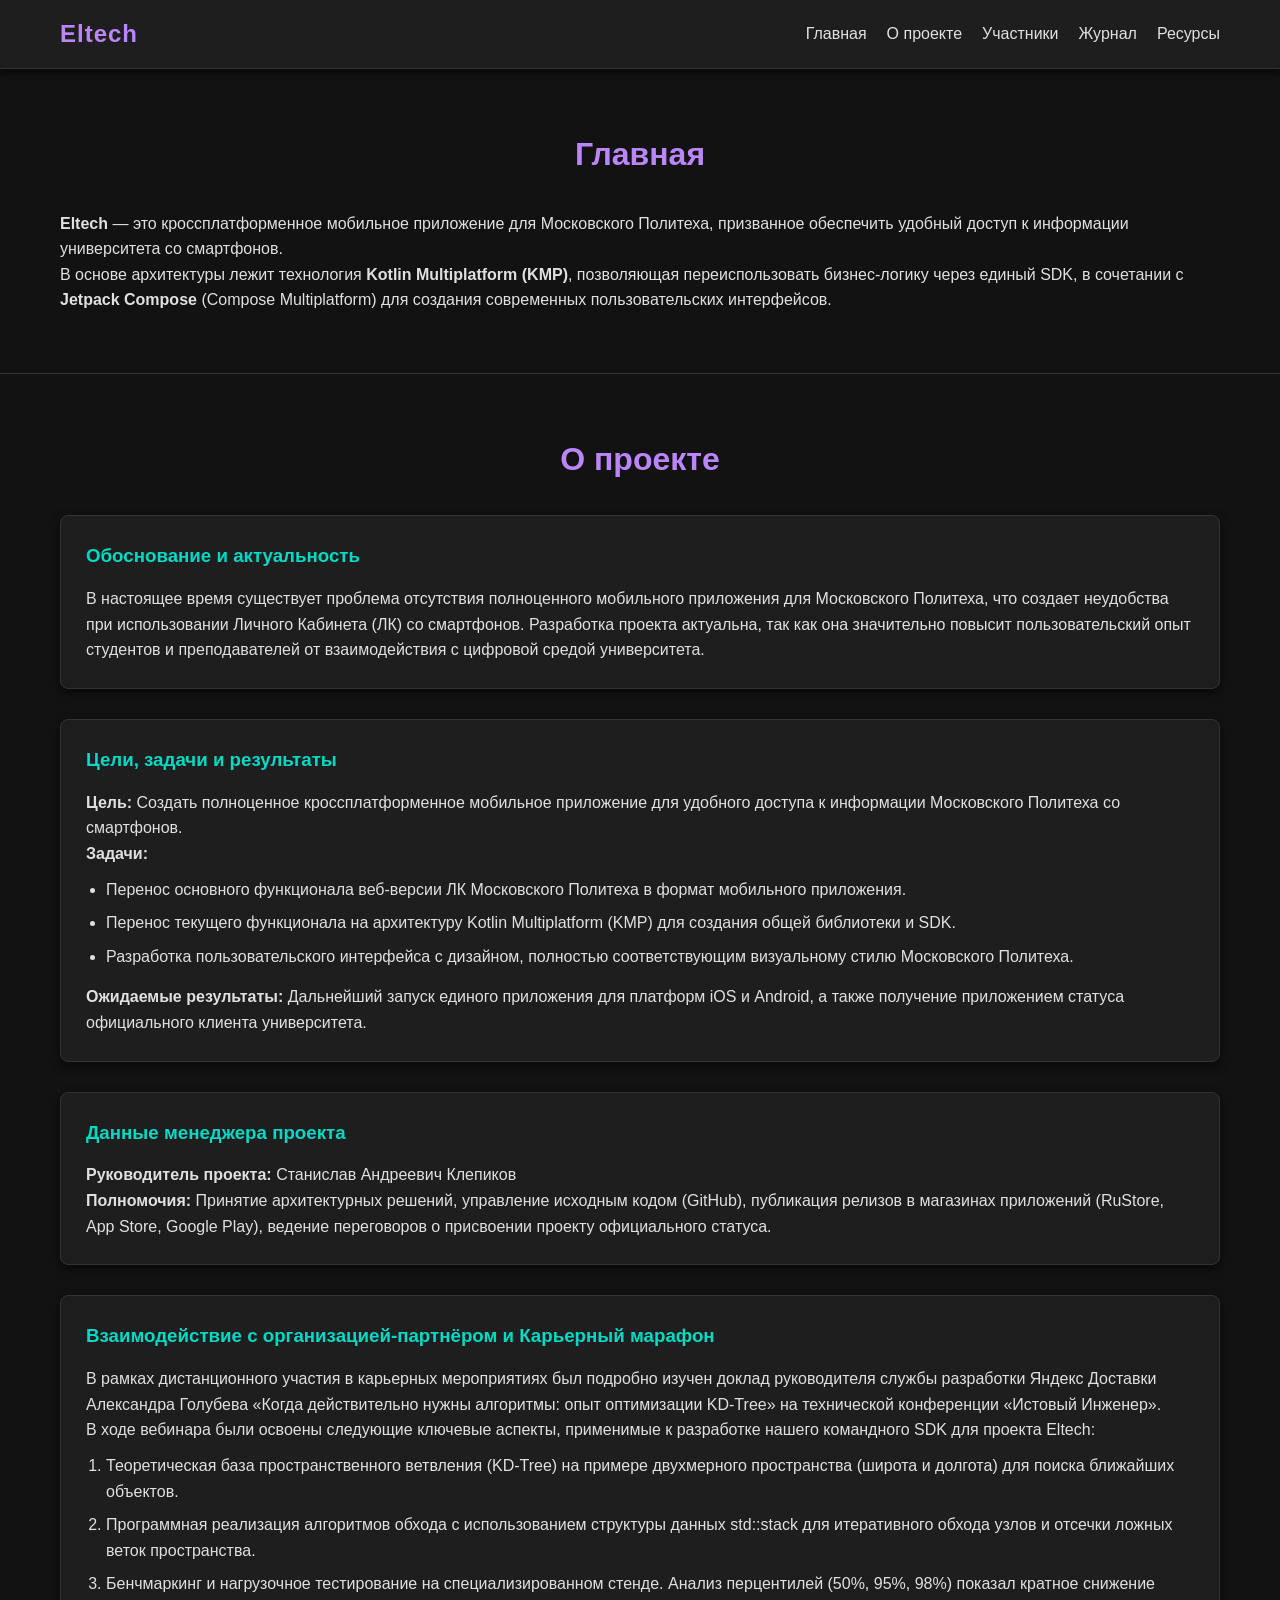
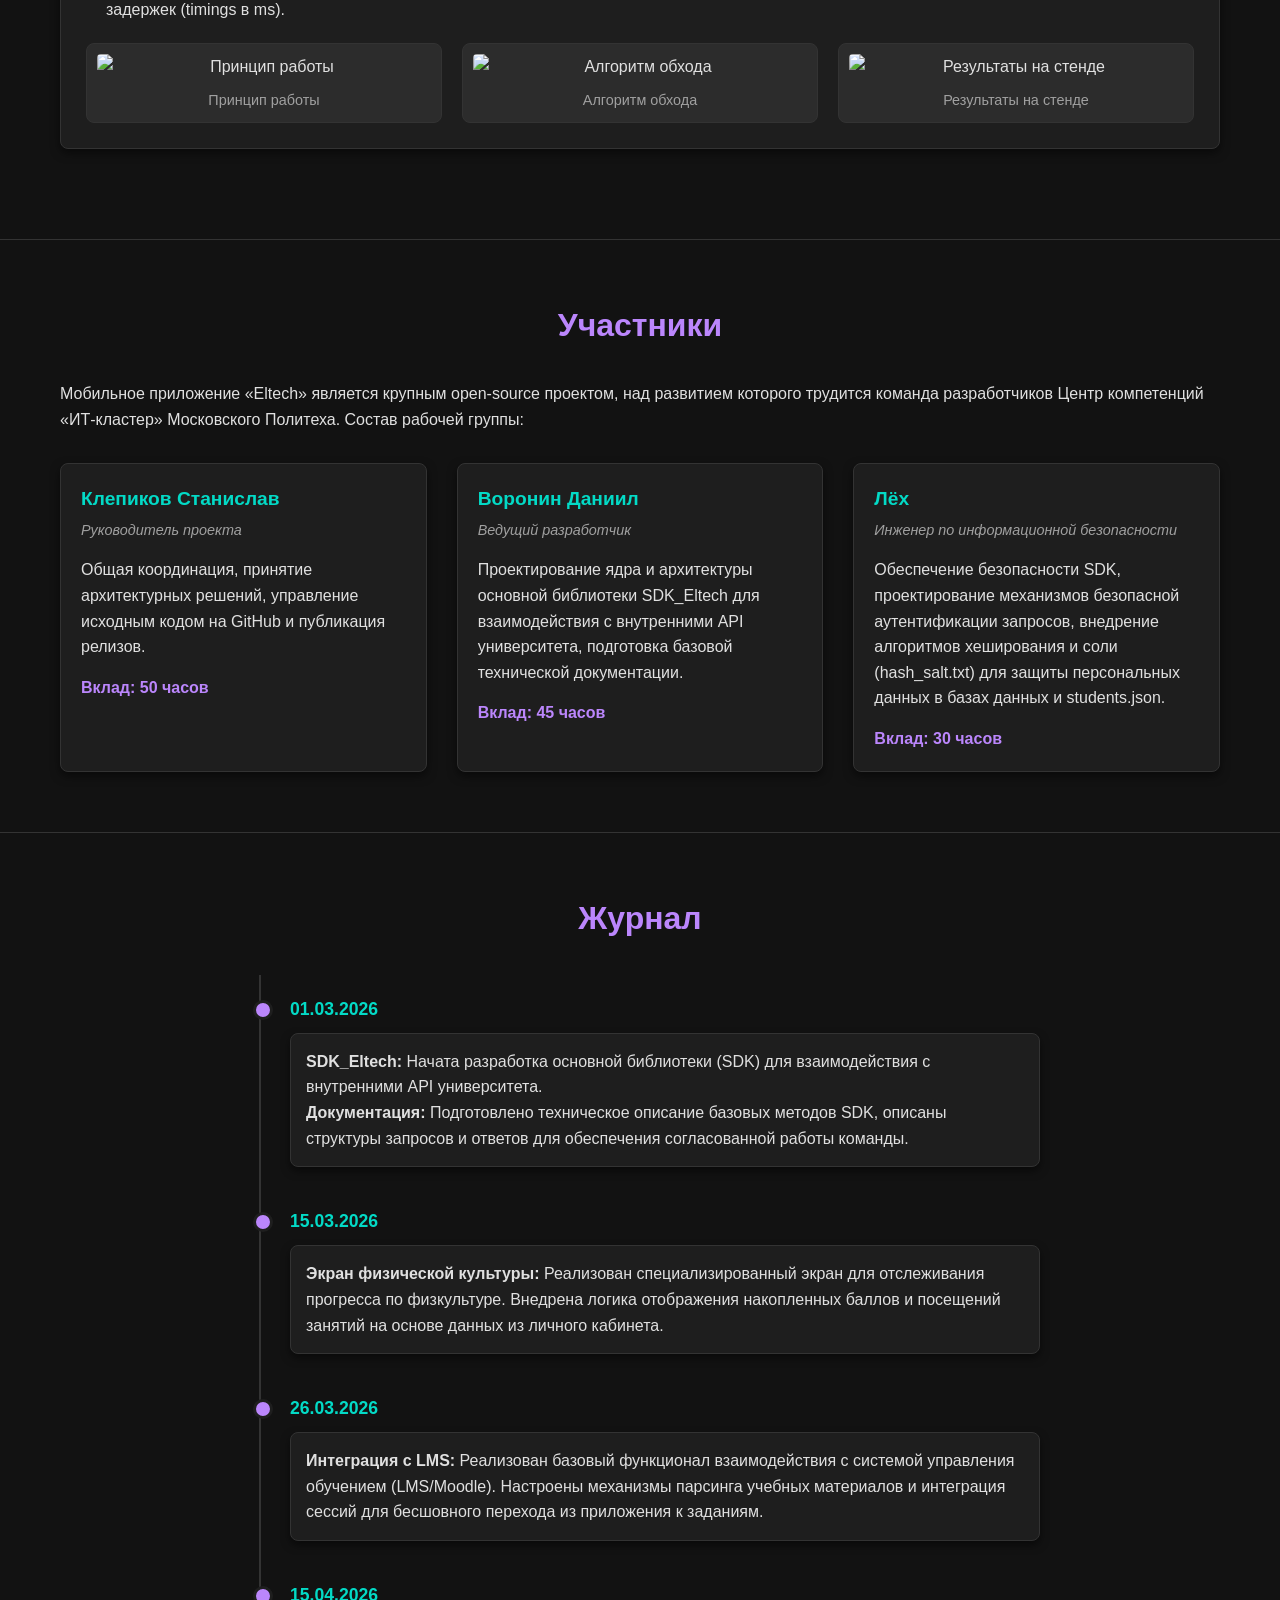
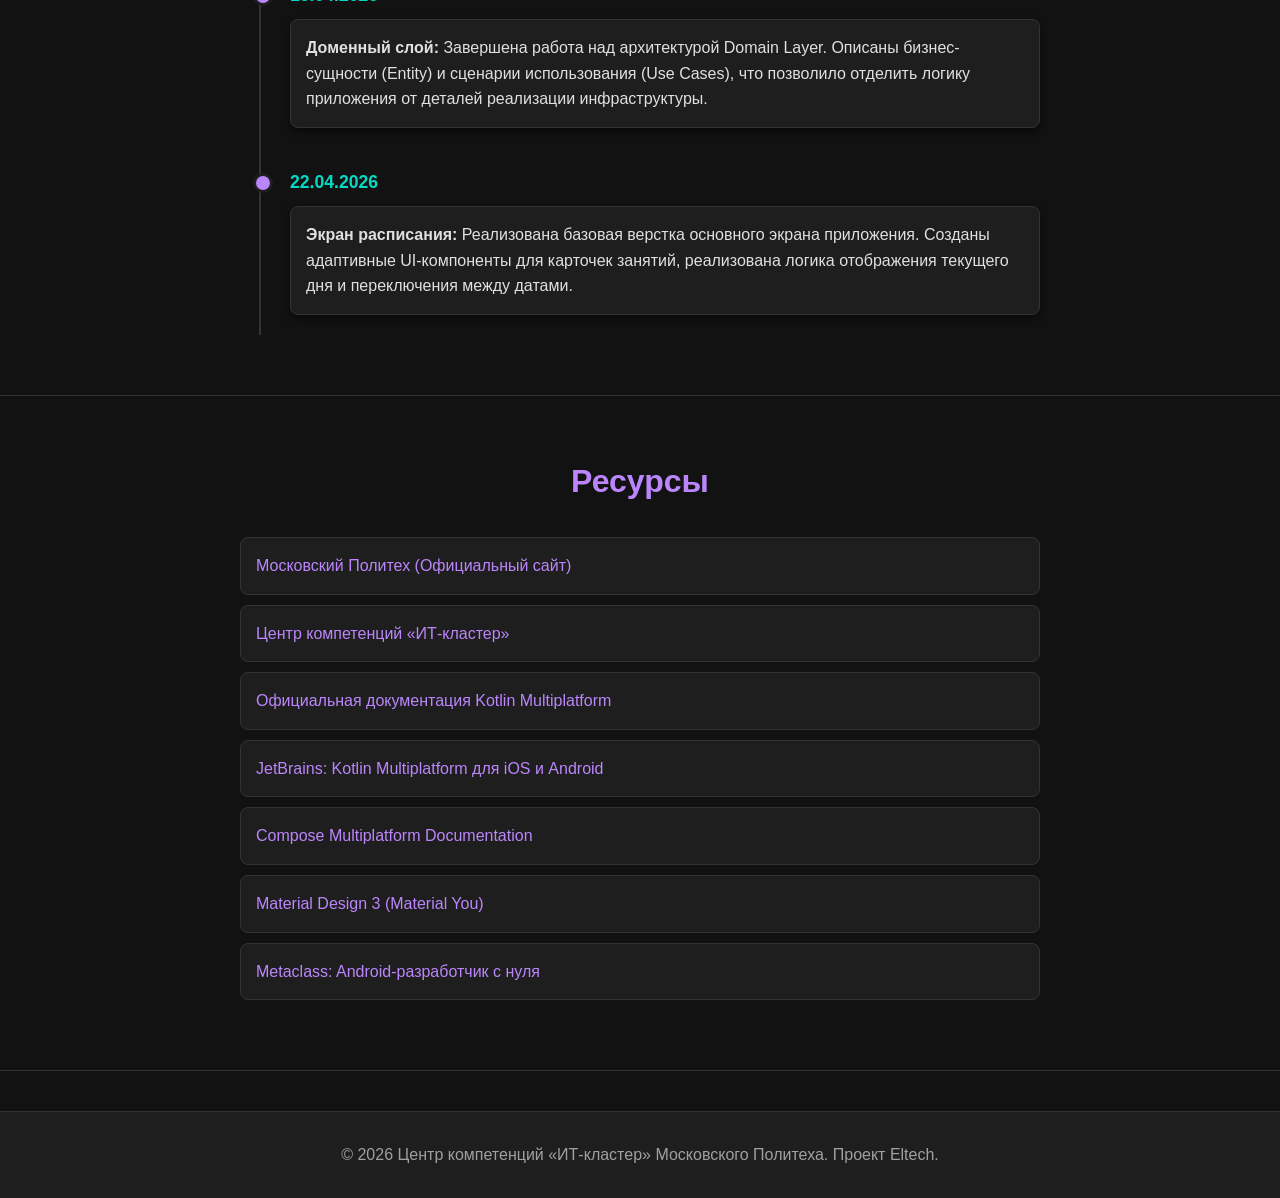
==== index.html @ e49cf0fa "Fix: move static site files to root for GitHub Pages deployment" ====
<!DOCTYPE html>
<html lang="ru">
<head>
    <meta charset="UTF-8">
    <meta name="viewport" content="width=device-width, initial-scale=1.0">
    <title>Проект Eltech</title>
    <link rel="stylesheet" href="style.css">
</head>
<body>

<header>
    <div class="header-container">
        <h1 class="logo">Eltech</h1>
        <nav>
            <ul>
                <li><a href="#home">Главная</a></li>
                <li><a href="#about">О проекте</a></li>
                <li><a href="#team">Участники</a></li>
                <li><a href="#journal">Журнал</a></li>
                <li><a href="#resources">Ресурсы</a></li>
            </ul>
        </nav>
    </div>
</header>

<main>
    <section id="home" class="section">
        <div class="container">
            <h2>Главная</h2>
            <p><strong>Eltech</strong> — это кроссплатформенное мобильное приложение для Московского Политеха, призванное обеспечить удобный доступ к информации университета со смартфонов.</p>
            <p>В основе архитектуры лежит технология <strong>Kotlin Multiplatform (KMP)</strong>, позволяющая переиспользовать бизнес-логику через единый SDK, в сочетании с <strong>Jetpack Compose</strong> (Compose Multiplatform) для создания современных пользовательских интерфейсов.</p>
        </div>
    </section>

    <section id="about" class="section">
        <div class="container">
            <h2>О проекте</h2>

            <div class="card">
                <h3>Обоснование и актуальность</h3>
                <p>В настоящее время существует проблема отсутствия полноценного мобильного приложения для Московского Политеха, что создает неудобства при использовании Личного Кабинета (ЛК) со смартфонов. Разработка проекта актуальна, так как она значительно повысит пользовательский опыт студентов и преподавателей от взаимодействия с цифровой средой университета.</p>
            </div>

            <div class="card">
                <h3>Цели, задачи и результаты</h3>
                <p><strong>Цель:</strong> Создать полноценное кроссплатформенное мобильное приложение для удобного доступа к информации Московского Политеха со смартфонов.</p>
                <p><strong>Задачи:</strong></p>
                <ul>
                    <li>Перенос основного функционала веб-версии ЛК Московского Политеха в формат мобильного приложения.</li>
                    <li>Перенос текущего функционала на архитектуру Kotlin Multiplatform (KMP) для создания общей библиотеки и SDK.</li>
                    <li>Разработка пользовательского интерфейса с дизайном, полностью соответствующим визуальному стилю Московского Политеха.</li>
                </ul>
                <p><strong>Ожидаемые результаты:</strong> Дальнейший запуск единого приложения для платформ iOS и Android, а также получение приложением статуса официального клиента университета.</p>
            </div>

            <div class="card">
                <h3>Данные менеджера проекта</h3>
                <p><strong>Руководитель проекта:</strong> Станислав Андреевич Клепиков</p>
                <p><strong>Полномочия:</strong> Принятие архитектурных решений, управление исходным кодом (GitHub), публикация релизов в магазинах приложений (RuStore, App Store, Google Play), ведение переговоров о присвоении проекту официального статуса.</p>
            </div>

            <div class="card">
                <h3>Взаимодействие с организацией-партнёром и Карьерный марафон</h3>
                <p>В рамках дистанционного участия в карьерных мероприятиях был подробно изучен доклад руководителя службы разработки Яндекс Доставки Александра Голубева «Когда действительно нужны алгоритмы: опыт оптимизации KD-Tree» на технической конференции «Истовый Инженер».</p>
                <p>В ходе вебинара были освоены следующие ключевые аспекты, применимые к разработке нашего командного SDK для проекта Eltech:</p>
                <ol>
                    <li>Теоретическая база пространственного ветвления (KD-Tree) на примере двухмерного пространства (широта и долгота) для поиска ближайших объектов.</li>
                    <li>Программная реализация алгоритмов обхода с использованием структуры данных std::stack для итеративного обхода узлов и отсечки ложных веток пространства.</li>
                    <li>Бенчмаркинг и нагрузочное тестирование на специализированном стенде. Анализ перцентилей (50%, 95%, 98%) показал кратное снижение задержек (timings в ms).</li>
                </ol>
                <div class="image-gallery">
                    <figure>
                        <img src="marathon_1.png" alt="Принцип работы" placeholder="marathon_1.png">
                        <figcaption>Принцип работы</figcaption>
                    </figure>
                    <figure>
                        <img src="marathon_2.png" alt="Алгоритм обхода" placeholder="marathon_2.png">
                        <figcaption>Алгоритм обхода</figcaption>
                    </figure>
                    <figure>
                        <img src="marathon_3.png" alt="Результаты на стенде" placeholder="marathon_3.png">
                        <figcaption>Результаты на стенде</figcaption>
                    </figure>
                </div>
            </div>
        </div>
    </section>

    <section id="team" class="section">
        <div class="container">
            <h2>Участники</h2>
            <p>Мобильное приложение «Eltech» является крупным open-source проектом, над развитием которого трудится команда разработчиков Центр компетенций «ИТ-кластер» Московского Политеха. Состав рабочей группы:</p>

            <div class="grid-container">
                <div class="team-card">
                    <h4>Клепиков Станислав</h4>
                    <p class="role">Руководитель проекта</p>
                    <p>Общая координация, принятие архитектурных решений, управление исходным кодом на GitHub и публикация релизов.</p>
                    <p class="contribution">Вклад: 50 часов</p>
                </div>
                <div class="team-card">
                    <h4>Воронин Даниил</h4>
                    <p class="role">Ведущий разработчик</p>
                    <p>Проектирование ядра и архитектуры основной библиотеки SDK_Eltech для взаимодействия с внутренними API университета, подготовка базовой технической документации.</p>
                    <p class="contribution">Вклад: 45 часов</p>
                </div>
                <div class="team-card">
                    <h4>Лёх</h4>
                    <p class="role">Инженер по информационной безопасности</p>
                    <p>Обеспечение безопасности SDK, проектирование механизмов безопасной аутентификации запросов, внедрение алгоритмов хеширования и соли (hash_salt.txt) для защиты персональных данных в базах данных и students.json.</p>
                    <p class="contribution">Вклад: 30 часов</p>
                </div>
            </div>
        </div>
    </section>

    <section id="journal" class="section">
        <div class="container">
            <h2>Журнал</h2>
            <div class="timeline">
                <div class="timeline-item">
                    <div class="timeline-date">01.03.2026</div>
                    <div class="timeline-content">
                        <strong>SDK_Eltech:</strong> Начата разработка основной библиотеки (SDK) для взаимодействия с внутренними API университета.<br>
                        <strong>Документация:</strong> Подготовлено техническое описание базовых методов SDK, описаны структуры запросов и ответов для обеспечения согласованной работы команды.
                    </div>
                </div>
                <div class="timeline-item">
                    <div class="timeline-date">15.03.2026</div>
                    <div class="timeline-content">
                        <strong>Экран физической культуры:</strong> Реализован специализированный экран для отслеживания прогресса по физкультуре. Внедрена логика отображения накопленных баллов и посещений занятий на основе данных из личного кабинета.
                    </div>
                </div>
                <div class="timeline-item">
                    <div class="timeline-date">26.03.2026</div>
                    <div class="timeline-content">
                        <strong>Интеграция с LMS:</strong> Реализован базовый функционал взаимодействия с системой управления обучением (LMS/Moodle). Настроены механизмы парсинга учебных материалов и интеграция сессий для бесшовного перехода из приложения к заданиям.
                    </div>
                </div>
                <div class="timeline-item">
                    <div class="timeline-date">15.04.2026</div>
                    <div class="timeline-content">
                        <strong>Доменный слой:</strong> Завершена работа над архитектурой Domain Layer. Описаны бизнес-сущности (Entity) и сценарии использования (Use Cases), что позволило отделить логику приложения от деталей реализации инфраструктуры.
                    </div>
                </div>
                <div class="timeline-item">
                    <div class="timeline-date">22.04.2026</div>
                    <div class="timeline-content">
                        <strong>Экран расписания:</strong> Реализована базовая верстка основного экрана приложения. Созданы адаптивные UI-компоненты для карточек занятий, реализована логика отображения текущего дня и переключения между датами.
                    </div>
                </div>
            </div>
        </div>
    </section>

    <section id="resources" class="section">
        <div class="container">
            <h2>Ресурсы</h2>
            <ul class="resource-list">
                <li><a href="https://mospolytech.ru/" target="_blank" rel="noopener noreferrer">Московский Политех (Официальный сайт)</a></li>
                <li><a href="https://mospolytech.ru/obuchenie/fakultety-i-instituty/fakultet-it/" target="_blank" rel="noopener noreferrer">Центр компетенций «ИТ-кластер»</a></li>
                <li><a href="https://kotlinlang.org/docs/multiplatform.html" target="_blank" rel="noopener noreferrer">Официальная документация Kotlin Multiplatform</a></li>
                <li><a href="https://www.jetbrains.com/kotlin-multiplatform/" target="_blank" rel="noopener noreferrer">JetBrains: Kotlin Multiplatform для iOS и Android</a></li>
                <li><a href="https://www.jetbrains.com/lp/compose-multiplatform/" target="_blank" rel="noopener noreferrer">Compose Multiplatform Documentation</a></li>
                <li><a href="https://m3.material.io/" target="_blank" rel="noopener noreferrer">Material Design 3 (Material You)</a></li>
                <li><a href="https://metaclass.ru/" target="_blank" rel="noopener noreferrer">Metaclass: Android-разработчик с нуля</a></li>
            </ul>
        </div>
    </section>
</main>

<footer>
    <div class="container">
        <p>&copy; 2026 Центр компетенций «ИТ-кластер» Московского Политеха. Проект Eltech.</p>
    </div>
</footer>

</body>
</html>
---- style.css ----
:root {
    --bg-color: #121212;
    --surface-color: #1e1e1e;
    --primary-color: #bb86fc;
    --secondary-color: #03dac6;
    --text-primary: #e0e0e0;
    --text-secondary: #a0a0a0;
    --border-color: #333;
    --shadow-color: rgba(0, 0, 0, 0.5);
    --font-family: 'Segoe UI', Roboto, Helvetica, Arial, sans-serif;
}

* {
    box-sizing: border-box;
    margin: 0;
    padding: 0;
}

body {
    background-color: var(--bg-color);
    color: var(--text-primary);
    font-family: var(--font-family);
    line-height: 1.6;
}

a {
    color: var(--primary-color);
    text-decoration: none;
    transition: color 0.3s ease;
}

a:hover {
    color: var(--secondary-color);
}

.container {
    max-width: 1200px;
    margin: 0 auto;
    padding: 0 20px;
}

/* Header & Nav */
header {
    background-color: var(--surface-color);
    border-bottom: 1px solid var(--border-color);
    position: sticky;
    top: 0;
    z-index: 1000;
    box-shadow: 0 4px 6px var(--shadow-color);
}

.header-container {
    display: flex;
    justify-content: space-between;
    align-items: center;
    max-width: 1200px;
    margin: 0 auto;
    padding: 15px 20px;
}

.logo {
    font-size: 1.5rem;
    font-weight: bold;
    color: var(--primary-color);
    letter-spacing: 1px;
}

nav ul {
    list-style: none;
    display: flex;
    gap: 20px;
}

nav ul li a {
    color: var(--text-primary);
    font-weight: 500;
}

nav ul li a:hover {
    color: var(--primary-color);
}

/* Sections */
.section {
    padding: 60px 0;
    border-bottom: 1px solid var(--border-color);
}

.section h2 {
    font-size: 2rem;
    margin-bottom: 30px;
    color: var(--primary-color);
    text-align: center;
}

/* Cards (About) */
.card {
    background-color: var(--surface-color);
    border: 1px solid var(--border-color);
    border-radius: 8px;
    padding: 25px;
    margin-bottom: 30px;
    box-shadow: 0 4px 10px var(--shadow-color);
}

.card h3 {
    margin-bottom: 15px;
    color: var(--secondary-color);
}

.card ul, .card ol {
    margin-left: 20px;
    margin-top: 10px;
    margin-bottom: 15px;
}

.card li {
    margin-bottom: 8px;
}

/* Image Gallery */
.image-gallery {
    display: grid;
    grid-template-columns: repeat(auto-fit, minmax(250px, 1fr));
    gap: 20px;
    margin-top: 20px;
}

figure {
    background-color: #2c2c2c;
    border: 1px solid var(--border-color);
    border-radius: 8px;
    padding: 10px;
    text-align: center;
}

figure img {
    max-width: 100%;
    border-radius: 4px;
    display: block;
    margin: 0 auto 10px auto;
}

figcaption {
    color: var(--text-secondary);
    font-size: 0.9rem;
}

/* Team Grid */
.grid-container {
    display: grid;
    grid-template-columns: repeat(auto-fit, minmax(300px, 1fr));
    gap: 30px;
    margin-top: 30px;
}

.team-card {
    background-color: var(--surface-color);
    border: 1px solid var(--border-color);
    border-radius: 8px;
    padding: 20px;
    box-shadow: 0 4px 10px var(--shadow-color);
    transition: transform 0.2s ease;
}

.team-card:hover {
    transform: translateY(-5px);
}

.team-card h4 {
    font-size: 1.2rem;
    color: var(--secondary-color);
    margin-bottom: 5px;
}

.team-card .role {
    font-style: italic;
    color: var(--text-secondary);
    margin-bottom: 15px;
    font-size: 0.9rem;
}

.team-card .contribution {
    margin-top: 15px;
    font-weight: bold;
    color: var(--primary-color);
}

/* Timeline (Journal) */
.timeline {
    position: relative;
    max-width: 800px;
    margin: 0 auto;
}

.timeline::after {
    content: '';
    position: absolute;
    width: 2px;
    background-color: var(--border-color);
    top: 0;
    bottom: 0;
    left: 20px;
    margin-left: -1px;
}

.timeline-item {
    padding: 20px 0 20px 50px;
    position: relative;
}

.timeline-item::after {
    content: '';
    position: absolute;
    width: 14px;
    height: 14px;
    background-color: var(--primary-color);
    border: 3px solid var(--surface-color);
    border-radius: 50%;
    top: 25px;
    left: 13px;
    z-index: 1;
}

.timeline-date {
    font-weight: bold;
    color: var(--secondary-color);
    margin-bottom: 10px;
    font-size: 1.1rem;
}

.timeline-content {
    background-color: var(--surface-color);
    padding: 15px;
    border-radius: 8px;
    border: 1px solid var(--border-color);
    box-shadow: 0 4px 8px var(--shadow-color);
}

/* Resources */
.resource-list {
    list-style: none;
    max-width: 800px;
    margin: 0 auto;
}

.resource-list li {
    background-color: var(--surface-color);
    margin-bottom: 10px;
    padding: 15px;
    border-radius: 8px;
    border: 1px solid var(--border-color);
    transition: background-color 0.2s ease;
}

.resource-list li:hover {
    background-color: #2c2c2c;
}

.resource-list li a {
    display: block;
    font-weight: 500;
}

/* Footer */
footer {
    background-color: var(--surface-color);
    text-align: center;
    padding: 30px 0;
    border-top: 1px solid var(--border-color);
    color: var(--text-secondary);
    margin-top: 40px;
}

/* Responsive */
@media (max-width: 768px) {
    .header-container {
        flex-direction: column;
        gap: 15px;
    }

    nav ul {
        flex-wrap: wrap;
        justify-content: center;
    }
}
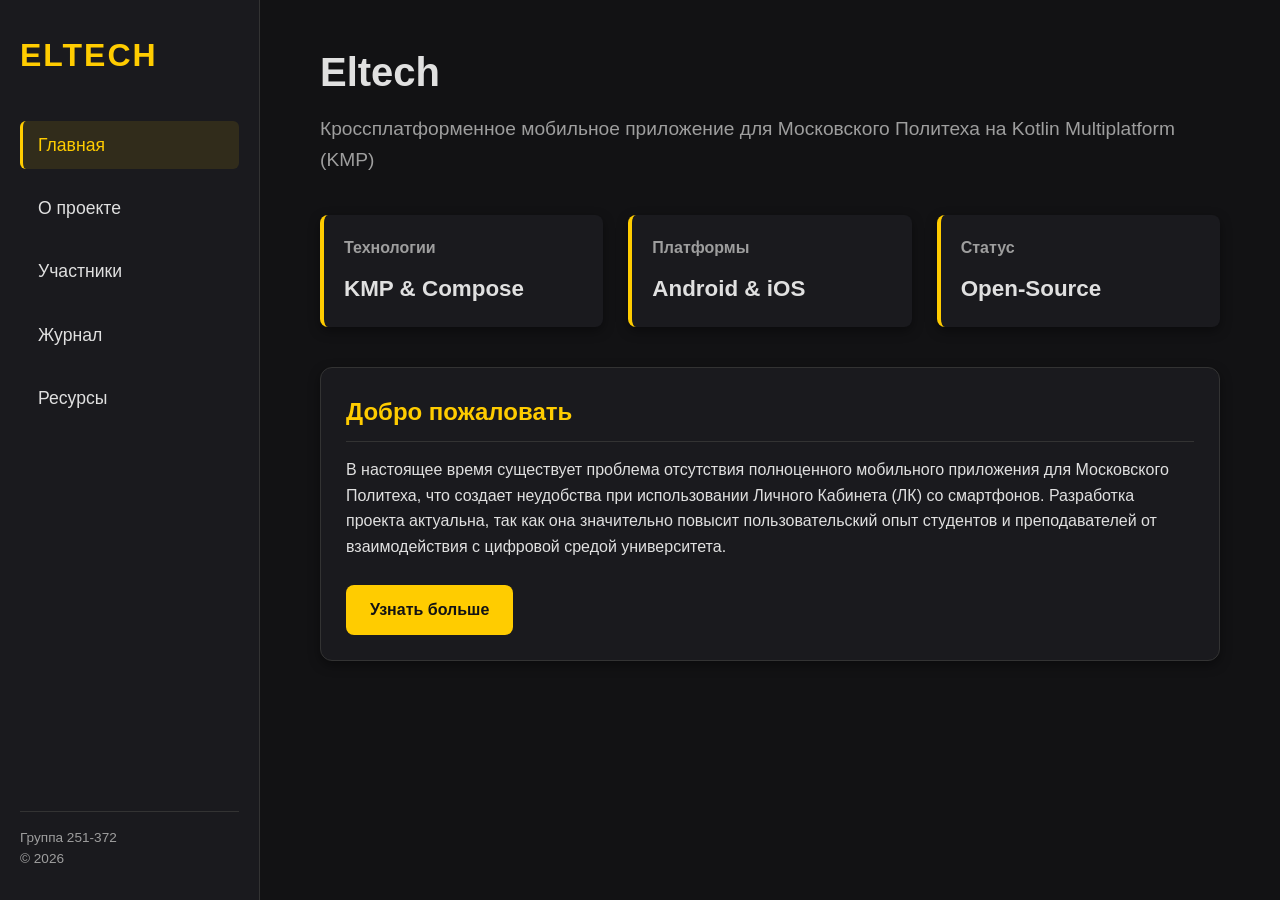
==== commit 348afb40: "Move static site files to root for GitHub Pages support Co-authored-by: bathkecamejo-alt <267686467+" ====
--- a/index.html
+++ b/index.html
@@ -3,177 +3,56 @@
 <head>
     <meta charset="UTF-8">
     <meta name="viewport" content="width=device-width, initial-scale=1.0">
-    <title>Проект Eltech</title>
+    <title>Eltech - Главная</title>
     <link rel="stylesheet" href="style.css">
 </head>
 <body>
 
-<header>
-    <div class="header-container">
-        <h1 class="logo">Eltech</h1>
-        <nav>
+    <aside class="sidebar">
+        <div class="sidebar-header">
+            <div class="sidebar-title">Eltech</div>
+        </div>
+        <nav class="sidebar-nav">
             <ul>
-                <li><a href="#home">Главная</a></li>
-                <li><a href="#about">О проекте</a></li>
-                <li><a href="#team">Участники</a></li>
-                <li><a href="#journal">Журнал</a></li>
-                <li><a href="#resources">Ресурсы</a></li>
+                <li><a href="index.html" class="active">Главная</a></li>
+                <li><a href="about.html">О проекте</a></li>
+                <li><a href="team.html">Участники</a></li>
+                <li><a href="journal.html">Журнал</a></li>
+                <li><a href="resources.html">Ресурсы</a></li>
             </ul>
         </nav>
-    </div>
-</header>
+        <div class="sidebar-footer">
+            <p>Группа 251-372</p>
+            <p>&copy; 2026</p>
+        </div>
+    </aside>
 
-<main>
-    <section id="home" class="section">
-        <div class="container">
-            <h2>Главная</h2>
-            <p><strong>Eltech</strong> — это кроссплатформенное мобильное приложение для Московского Политеха, призванное обеспечить удобный доступ к информации университета со смартфонов.</p>
-            <p>В основе архитектуры лежит технология <strong>Kotlin Multiplatform (KMP)</strong>, позволяющая переиспользовать бизнес-логику через единый SDK, в сочетании с <strong>Jetpack Compose</strong> (Compose Multiplatform) для создания современных пользовательских интерфейсов.</p>
-        </div>
-    </section>
+    <main class="main-content">
+        <h1 class="page-title">Eltech</h1>
+        <p class="page-subtitle">Кроссплатформенное мобильное приложение для Московского Политеха на Kotlin Multiplatform (KMP)</p>
 
-    <section id="about" class="section">
-        <div class="container">
-            <h2>О проекте</h2>
-
-            <div class="card">
-                <h3>Обоснование и актуальность</h3>
-                <p>В настоящее время существует проблема отсутствия полноценного мобильного приложения для Московского Политеха, что создает неудобства при использовании Личного Кабинета (ЛК) со смартфонов. Разработка проекта актуальна, так как она значительно повысит пользовательский опыт студентов и преподавателей от взаимодействия с цифровой средой университета.</p>
+        <div class="metrics-grid">
+            <div class="metric-card">
+                <h3>Технологии</h3>
+                <p>KMP &amp; Compose</p>
             </div>
-
-            <div class="card">
-                <h3>Цели, задачи и результаты</h3>
-                <p><strong>Цель:</strong> Создать полноценное кроссплатформенное мобильное приложение для удобного доступа к информации Московского Политеха со смартфонов.</p>
-                <p><strong>Задачи:</strong></p>
-                <ul>
-                    <li>Перенос основного функционала веб-версии ЛК Московского Политеха в формат мобильного приложения.</li>
-                    <li>Перенос текущего функционала на архитектуру Kotlin Multiplatform (KMP) для создания общей библиотеки и SDK.</li>
-                    <li>Разработка пользовательского интерфейса с дизайном, полностью соответствующим визуальному стилю Московского Политеха.</li>
-                </ul>
-                <p><strong>Ожидаемые результаты:</strong> Дальнейший запуск единого приложения для платформ iOS и Android, а также получение приложением статуса официального клиента университета.</p>
+            <div class="metric-card">
+                <h3>Платформы</h3>
+                <p>Android &amp; iOS</p>
             </div>
-
-            <div class="card">
-                <h3>Данные менеджера проекта</h3>
-                <p><strong>Руководитель проекта:</strong> Станислав Андреевич Клепиков</p>
-                <p><strong>Полномочия:</strong> Принятие архитектурных решений, управление исходным кодом (GitHub), публикация релизов в магазинах приложений (RuStore, App Store, Google Play), ведение переговоров о присвоении проекту официального статуса.</p>
-            </div>
-
-            <div class="card">
-                <h3>Взаимодействие с организацией-партнёром и Карьерный марафон</h3>
-                <p>В рамках дистанционного участия в карьерных мероприятиях был подробно изучен доклад руководителя службы разработки Яндекс Доставки Александра Голубева «Когда действительно нужны алгоритмы: опыт оптимизации KD-Tree» на технической конференции «Истовый Инженер».</p>
-                <p>В ходе вебинара были освоены следующие ключевые аспекты, применимые к разработке нашего командного SDK для проекта Eltech:</p>
-                <ol>
-                    <li>Теоретическая база пространственного ветвления (KD-Tree) на примере двухмерного пространства (широта и долгота) для поиска ближайших объектов.</li>
-                    <li>Программная реализация алгоритмов обхода с использованием структуры данных std::stack для итеративного обхода узлов и отсечки ложных веток пространства.</li>
-                    <li>Бенчмаркинг и нагрузочное тестирование на специализированном стенде. Анализ перцентилей (50%, 95%, 98%) показал кратное снижение задержек (timings в ms).</li>
-                </ol>
-                <div class="image-gallery">
-                    <figure>
-                        <img src="marathon_1.png" alt="Принцип работы" placeholder="marathon_1.png">
-                        <figcaption>Принцип работы</figcaption>
-                    </figure>
-                    <figure>
-                        <img src="marathon_2.png" alt="Алгоритм обхода" placeholder="marathon_2.png">
-                        <figcaption>Алгоритм обхода</figcaption>
-                    </figure>
-                    <figure>
-                        <img src="marathon_3.png" alt="Результаты на стенде" placeholder="marathon_3.png">
-                        <figcaption>Результаты на стенде</figcaption>
-                    </figure>
-                </div>
+            <div class="metric-card">
+                <h3>Статус</h3>
+                <p>Open-Source</p>
             </div>
         </div>
-    </section>
 
-    <section id="team" class="section">
-        <div class="container">
-            <h2>Участники</h2>
-            <p>Мобильное приложение «Eltech» является крупным open-source проектом, над развитием которого трудится команда разработчиков Центр компетенций «ИТ-кластер» Московского Политеха. Состав рабочей группы:</p>
-
-            <div class="grid-container">
-                <div class="team-card">
-                    <h4>Клепиков Станислав</h4>
-                    <p class="role">Руководитель проекта</p>
-                    <p>Общая координация, принятие архитектурных решений, управление исходным кодом на GitHub и публикация релизов.</p>
-                    <p class="contribution">Вклад: 50 часов</p>
-                </div>
-                <div class="team-card">
-                    <h4>Воронин Даниил</h4>
-                    <p class="role">Ведущий разработчик</p>
-                    <p>Проектирование ядра и архитектуры основной библиотеки SDK_Eltech для взаимодействия с внутренними API университета, подготовка базовой технической документации.</p>
-                    <p class="contribution">Вклад: 45 часов</p>
-                </div>
-                <div class="team-card">
-                    <h4>Лёх</h4>
-                    <p class="role">Инженер по информационной безопасности</p>
-                    <p>Обеспечение безопасности SDK, проектирование механизмов безопасной аутентификации запросов, внедрение алгоритмов хеширования и соли (hash_salt.txt) для защиты персональных данных в базах данных и students.json.</p>
-                    <p class="contribution">Вклад: 30 часов</p>
-                </div>
-            </div>
+        <div class="card">
+            <h2>Добро пожаловать</h2>
+            <p>В настоящее время существует проблема отсутствия полноценного мобильного приложения для Московского Политеха, что создает неудобства при использовании Личного Кабинета (ЛК) со смартфонов. Разработка проекта актуальна, так как она значительно повысит пользовательский опыт студентов и преподавателей от взаимодействия с цифровой средой университета.</p>
+            <br>
+            <a href="about.html" class="btn">Узнать больше</a>
         </div>
-    </section>
-
-    <section id="journal" class="section">
-        <div class="container">
-            <h2>Журнал</h2>
-            <div class="timeline">
-                <div class="timeline-item">
-                    <div class="timeline-date">01.03.2026</div>
-                    <div class="timeline-content">
-                        <strong>SDK_Eltech:</strong> Начата разработка основной библиотеки (SDK) для взаимодействия с внутренними API университета.<br>
-                        <strong>Документация:</strong> Подготовлено техническое описание базовых методов SDK, описаны структуры запросов и ответов для обеспечения согласованной работы команды.
-                    </div>
-                </div>
-                <div class="timeline-item">
-                    <div class="timeline-date">15.03.2026</div>
-                    <div class="timeline-content">
-                        <strong>Экран физической культуры:</strong> Реализован специализированный экран для отслеживания прогресса по физкультуре. Внедрена логика отображения накопленных баллов и посещений занятий на основе данных из личного кабинета.
-                    </div>
-                </div>
-                <div class="timeline-item">
-                    <div class="timeline-date">26.03.2026</div>
-                    <div class="timeline-content">
-                        <strong>Интеграция с LMS:</strong> Реализован базовый функционал взаимодействия с системой управления обучением (LMS/Moodle). Настроены механизмы парсинга учебных материалов и интеграция сессий для бесшовного перехода из приложения к заданиям.
-                    </div>
-                </div>
-                <div class="timeline-item">
-                    <div class="timeline-date">15.04.2026</div>
-                    <div class="timeline-content">
-                        <strong>Доменный слой:</strong> Завершена работа над архитектурой Domain Layer. Описаны бизнес-сущности (Entity) и сценарии использования (Use Cases), что позволило отделить логику приложения от деталей реализации инфраструктуры.
-                    </div>
-                </div>
-                <div class="timeline-item">
-                    <div class="timeline-date">22.04.2026</div>
-                    <div class="timeline-content">
-                        <strong>Экран расписания:</strong> Реализована базовая верстка основного экрана приложения. Созданы адаптивные UI-компоненты для карточек занятий, реализована логика отображения текущего дня и переключения между датами.
-                    </div>
-                </div>
-            </div>
-        </div>
-    </section>
-
-    <section id="resources" class="section">
-        <div class="container">
-            <h2>Ресурсы</h2>
-            <ul class="resource-list">
-                <li><a href="https://mospolytech.ru/" target="_blank" rel="noopener noreferrer">Московский Политех (Официальный сайт)</a></li>
-                <li><a href="https://mospolytech.ru/obuchenie/fakultety-i-instituty/fakultet-it/" target="_blank" rel="noopener noreferrer">Центр компетенций «ИТ-кластер»</a></li>
-                <li><a href="https://kotlinlang.org/docs/multiplatform.html" target="_blank" rel="noopener noreferrer">Официальная документация Kotlin Multiplatform</a></li>
-                <li><a href="https://www.jetbrains.com/kotlin-multiplatform/" target="_blank" rel="noopener noreferrer">JetBrains: Kotlin Multiplatform для iOS и Android</a></li>
-                <li><a href="https://www.jetbrains.com/lp/compose-multiplatform/" target="_blank" rel="noopener noreferrer">Compose Multiplatform Documentation</a></li>
-                <li><a href="https://m3.material.io/" target="_blank" rel="noopener noreferrer">Material Design 3 (Material You)</a></li>
-                <li><a href="https://metaclass.ru/" target="_blank" rel="noopener noreferrer">Metaclass: Android-разработчик с нуля</a></li>
-            </ul>
-        </div>
-    </section>
-</main>
-
-<footer>
-    <div class="container">
-        <p>&copy; 2026 Центр компетенций «ИТ-кластер» Московского Политеха. Проект Eltech.</p>
-    </div>
-</footer>
+    </main>
 
 </body>
 </html>
--- a/style.css
+++ b/style.css
@@ -1,13 +1,14 @@
 :root {
-    --bg-color: #121212;
-    --surface-color: #1e1e1e;
-    --primary-color: #bb86fc;
-    --secondary-color: #03dac6;
-    --text-primary: #e0e0e0;
-    --text-secondary: #a0a0a0;
-    --border-color: #333;
-    --shadow-color: rgba(0, 0, 0, 0.5);
+    --bg-dark: #121214;
+    --bg-panel: #1a1a1e;
+    --text-main: #e0e0e0;
+    --text-muted: #9e9e9e;
+    --accent-yellow: #ffcc00;
+    --accent-hover: #e6b800;
+    --border-color: #333333;
+    --shadow-subtle: 0 4px 12px rgba(0, 0, 0, 0.4);
     --font-family: 'Segoe UI', Roboto, Helvetica, Arial, sans-serif;
+    --sidebar-width: 260px;
 }
 
 * {
@@ -17,270 +18,356 @@
 }
 
 body {
-    background-color: var(--bg-color);
-    color: var(--text-primary);
+    background-color: var(--bg-dark);
+    color: var(--text-main);
     font-family: var(--font-family);
+    display: flex;
+    min-height: 100vh;
     line-height: 1.6;
 }
 
-a {
-    color: var(--primary-color);
-    text-decoration: none;
-    transition: color 0.3s ease;
-}
-
-a:hover {
-    color: var(--secondary-color);
-}
-
-.container {
-    max-width: 1200px;
-    margin: 0 auto;
-    padding: 0 20px;
-}
-
-/* Header & Nav */
-header {
-    background-color: var(--surface-color);
-    border-bottom: 1px solid var(--border-color);
-    position: sticky;
+/* Sidebar Navigation */
+.sidebar {
+    width: var(--sidebar-width);
+    background-color: var(--bg-panel);
+    border-right: 1px solid var(--border-color);
+    position: fixed;
     top: 0;
+    left: 0;
+    height: 100vh;
+    display: flex;
+    flex-direction: column;
+    padding: 30px 20px;
     z-index: 1000;
-    box-shadow: 0 4px 6px var(--shadow-color);
-}
-
-.header-container {
-    display: flex;
-    justify-content: space-between;
-    align-items: center;
-    max-width: 1200px;
-    margin: 0 auto;
-    padding: 15px 20px;
-}
-
-.logo {
-    font-size: 1.5rem;
-    font-weight: bold;
-    color: var(--primary-color);
-    letter-spacing: 1px;
-}
-
-nav ul {
+}
+
+.sidebar-header {
+    margin-bottom: 40px;
+}
+
+.sidebar-title {
+    font-size: 2rem;
+    font-weight: bold;
+    color: var(--accent-yellow);
+    text-transform: uppercase;
+    letter-spacing: 2px;
+}
+
+.sidebar-nav {
+    flex-grow: 1;
+}
+
+.sidebar-nav ul {
     list-style: none;
     display: flex;
-    gap: 20px;
-}
-
-nav ul li a {
-    color: var(--text-primary);
-    font-weight: 500;
-}
-
-nav ul li a:hover {
-    color: var(--primary-color);
-}
-
-/* Sections */
-.section {
-    padding: 60px 0;
-    border-bottom: 1px solid var(--border-color);
-}
-
-.section h2 {
-    font-size: 2rem;
-    margin-bottom: 30px;
-    color: var(--primary-color);
-    text-align: center;
-}
-
-/* Cards (About) */
+    flex-direction: column;
+    gap: 15px;
+}
+
+.sidebar-nav a {
+    text-decoration: none;
+    color: var(--text-main);
+    font-size: 1.1rem;
+    padding: 10px 15px;
+    border-radius: 6px;
+    display: block;
+    transition: all 0.3s ease;
+    border-left: 3px solid transparent;
+}
+
+.sidebar-nav a:hover, .sidebar-nav a.active {
+    background-color: rgba(255, 204, 0, 0.1);
+    color: var(--accent-yellow);
+    border-left: 3px solid var(--accent-yellow);
+}
+
+.sidebar-footer {
+    margin-top: auto;
+    font-size: 0.85rem;
+    color: var(--text-muted);
+    border-top: 1px solid var(--border-color);
+    padding-top: 15px;
+}
+
+/* Main Content Area */
+.main-content {
+    margin-left: var(--sidebar-width);
+    flex-grow: 1;
+    padding: 40px 60px;
+    max-width: 1200px;
+}
+
+h1.page-title {
+    font-size: 2.5rem;
+    margin-bottom: 10px;
+    color: var(--text-main);
+}
+
+.page-subtitle {
+    font-size: 1.2rem;
+    color: var(--text-muted);
+    margin-bottom: 40px;
+}
+
+/* Common UI Elements */
 .card {
-    background-color: var(--surface-color);
+    background-color: var(--bg-panel);
     border: 1px solid var(--border-color);
-    border-radius: 8px;
+    border-radius: 12px;
     padding: 25px;
     margin-bottom: 30px;
-    box-shadow: 0 4px 10px var(--shadow-color);
-}
-
-.card h3 {
+    box-shadow: var(--shadow-subtle);
+}
+
+.card h2 {
+    color: var(--accent-yellow);
     margin-bottom: 15px;
-    color: var(--secondary-color);
-}
-
-.card ul, .card ol {
-    margin-left: 20px;
-    margin-top: 10px;
-    margin-bottom: 15px;
-}
-
-.card li {
-    margin-bottom: 8px;
-}
-
-/* Image Gallery */
-.image-gallery {
+    font-size: 1.5rem;
+    border-bottom: 1px solid var(--border-color);
+    padding-bottom: 10px;
+}
+
+.btn {
+    display: inline-block;
+    background-color: var(--accent-yellow);
+    color: #121214;
+    padding: 12px 24px;
+    border-radius: 8px;
+    text-decoration: none;
+    font-weight: bold;
+    transition: background-color 0.3s ease;
+    border: none;
+    cursor: pointer;
+}
+
+.btn:hover {
+    background-color: var(--accent-hover);
+}
+
+/* Specific Layouts */
+
+/* Home Dashboard Cards */
+.metrics-grid {
     display: grid;
-    grid-template-columns: repeat(auto-fit, minmax(250px, 1fr));
-    gap: 20px;
-    margin-top: 20px;
-}
-
-figure {
-    background-color: #2c2c2c;
-    border: 1px solid var(--border-color);
+    grid-template-columns: repeat(auto-fit, minmax(280px, 1fr));
+    gap: 25px;
+    margin-bottom: 40px;
+}
+
+.metric-card {
+    background-color: var(--bg-panel);
+    border-left: 4px solid var(--accent-yellow);
+    padding: 20px;
     border-radius: 8px;
-    padding: 10px;
-    text-align: center;
-}
-
-figure img {
-    max-width: 100%;
-    border-radius: 4px;
-    display: block;
-    margin: 0 auto 10px auto;
-}
-
-figcaption {
-    color: var(--text-secondary);
-    font-size: 0.9rem;
+    box-shadow: var(--shadow-subtle);
+}
+
+.metric-card h3 {
+    color: var(--text-muted);
+    font-size: 1rem;
+    margin-bottom: 10px;
+}
+
+.metric-card p {
+    font-size: 1.4rem;
+    font-weight: bold;
+    color: var(--text-main);
 }
 
 /* Team Grid */
-.grid-container {
+.team-grid {
     display: grid;
     grid-template-columns: repeat(auto-fit, minmax(300px, 1fr));
     gap: 30px;
-    margin-top: 30px;
-}
-
-.team-card {
-    background-color: var(--surface-color);
+}
+
+.team-member {
+    background-color: var(--bg-panel);
     border: 1px solid var(--border-color);
-    border-radius: 8px;
-    padding: 20px;
-    box-shadow: 0 4px 10px var(--shadow-color);
-    transition: transform 0.2s ease;
-}
-
-.team-card:hover {
-    transform: translateY(-5px);
-}
-
-.team-card h4 {
-    font-size: 1.2rem;
-    color: var(--secondary-color);
+    border-radius: 12px;
+    padding: 25px;
+    box-shadow: var(--shadow-subtle);
+    position: relative;
+    overflow: hidden;
+}
+
+.team-member::before {
+    content: '';
+    position: absolute;
+    top: 0;
+    left: 0;
+    width: 100%;
+    height: 4px;
+    background-color: var(--accent-yellow);
+}
+
+.team-member h3 {
+    color: var(--text-main);
+    font-size: 1.3rem;
     margin-bottom: 5px;
 }
 
-.team-card .role {
-    font-style: italic;
-    color: var(--text-secondary);
+.team-role {
+    color: var(--accent-yellow);
+    font-weight: 500;
     margin-bottom: 15px;
-    font-size: 0.9rem;
-}
-
-.team-card .contribution {
+    font-size: 0.95rem;
+}
+
+.team-hours {
+    display: inline-block;
+    background-color: rgba(255, 204, 0, 0.1);
+    color: var(--accent-yellow);
+    padding: 4px 10px;
+    border-radius: 4px;
+    font-size: 0.85rem;
     margin-top: 15px;
     font-weight: bold;
-    color: var(--primary-color);
-}
-
-/* Timeline (Journal) */
+}
+
+/* Timeline */
 .timeline {
     position: relative;
-    max-width: 800px;
-    margin: 0 auto;
-}
-
-.timeline::after {
+    padding-left: 30px;
+    margin-top: 20px;
+}
+
+.timeline::before {
     content: '';
     position: absolute;
+    left: 0;
+    top: 0;
+    bottom: 0;
     width: 2px;
     background-color: var(--border-color);
-    top: 0;
-    bottom: 0;
-    left: 20px;
-    margin-left: -1px;
 }
 
 .timeline-item {
-    padding: 20px 0 20px 50px;
     position: relative;
-}
-
-.timeline-item::after {
+    margin-bottom: 30px;
+}
+
+.timeline-item::before {
     content: '';
     position: absolute;
-    width: 14px;
-    height: 14px;
-    background-color: var(--primary-color);
-    border: 3px solid var(--surface-color);
+    left: -35px;
+    top: 5px;
+    width: 12px;
+    height: 12px;
     border-radius: 50%;
-    top: 25px;
-    left: 13px;
+    background-color: var(--bg-dark);
+    border: 2px solid var(--accent-yellow);
     z-index: 1;
 }
 
 .timeline-date {
-    font-weight: bold;
-    color: var(--secondary-color);
-    margin-bottom: 10px;
+    color: var(--accent-yellow);
+    font-weight: bold;
+    margin-bottom: 8px;
     font-size: 1.1rem;
 }
 
 .timeline-content {
-    background-color: var(--surface-color);
-    padding: 15px;
+    background-color: var(--bg-panel);
+    border: 1px solid var(--border-color);
+    padding: 20px;
     border-radius: 8px;
+    box-shadow: var(--shadow-subtle);
+}
+
+/* Resources Grid */
+.resources-grid {
+    display: grid;
+    grid-template-columns: repeat(auto-fit, minmax(300px, 1fr));
+    gap: 30px;
+}
+
+.resource-category {
+    background-color: var(--bg-panel);
     border: 1px solid var(--border-color);
-    box-shadow: 0 4px 8px var(--shadow-color);
-}
-
-/* Resources */
+    border-radius: 12px;
+    padding: 20px;
+    box-shadow: var(--shadow-subtle);
+}
+
+.resource-category h3 {
+    color: var(--accent-yellow);
+    margin-bottom: 15px;
+    font-size: 1.2rem;
+}
+
 .resource-list {
     list-style: none;
-    max-width: 800px;
-    margin: 0 auto;
 }
 
 .resource-list li {
-    background-color: var(--surface-color);
     margin-bottom: 10px;
-    padding: 15px;
-    border-radius: 8px;
-    border: 1px solid var(--border-color);
-    transition: background-color 0.2s ease;
-}
-
-.resource-list li:hover {
-    background-color: #2c2c2c;
-}
-
-.resource-list li a {
-    display: block;
-    font-weight: 500;
-}
-
-/* Footer */
-footer {
-    background-color: var(--surface-color);
-    text-align: center;
-    padding: 30px 0;
-    border-top: 1px solid var(--border-color);
-    color: var(--text-secondary);
-    margin-top: 40px;
-}
-
-/* Responsive */
-@media (max-width: 768px) {
-    .header-container {
+}
+
+.resource-list a {
+    color: var(--text-main);
+    text-decoration: none;
+    display: flex;
+    align-items: center;
+    transition: color 0.3s ease;
+}
+
+.resource-list a::before {
+    content: '→';
+    color: var(--accent-yellow);
+    margin-right: 8px;
+    font-weight: bold;
+}
+
+.resource-list a:hover {
+    color: var(--accent-yellow);
+}
+
+/* Media Queries */
+@media (max-width: 992px) {
+    body {
         flex-direction: column;
-        gap: 15px;
-    }
-
-    nav ul {
+    }
+
+    .sidebar {
+        width: 100%;
+        height: auto;
+        position: static;
+        flex-direction: row;
+        align-items: center;
+        justify-content: space-between;
+        padding: 15px 20px;
+        border-right: none;
+        border-bottom: 1px solid var(--border-color);
+    }
+
+    .sidebar-header {
+        margin-bottom: 0;
+    }
+
+    .sidebar-nav {
+        display: flex;
+        align-items: center;
+    }
+
+    .sidebar-nav ul {
+        flex-direction: row;
+    }
+
+    .sidebar-footer {
+        display: none;
+    }
+
+    .main-content {
+        margin-left: 0;
+        padding: 30px 20px;
+    }
+}
+
+@media (max-width: 600px) {
+    .sidebar-nav ul {
         flex-wrap: wrap;
         justify-content: center;
-    }
-}
+        gap: 5px;
+    }
+}
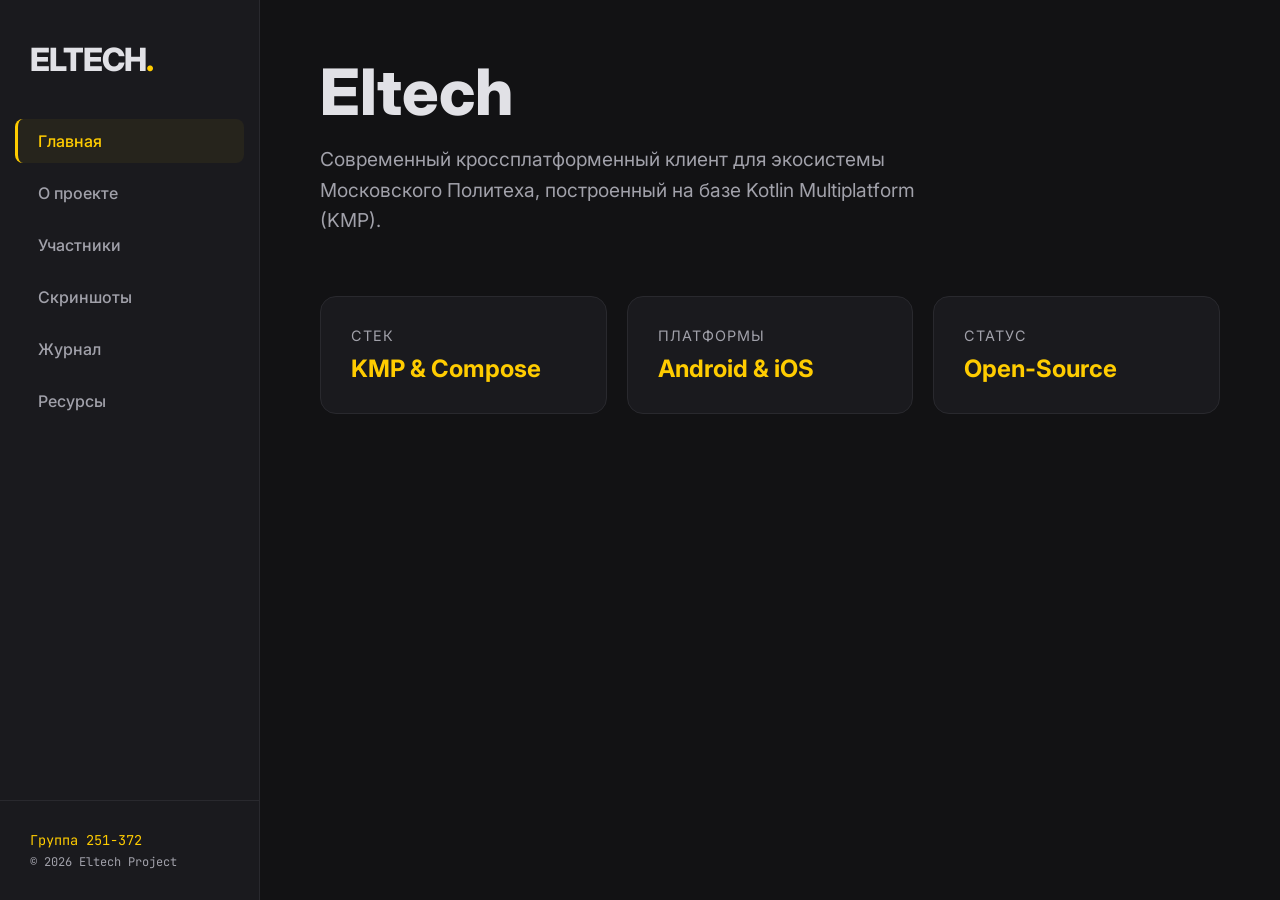
==== commit 93211d21: "Fix: ultimate standalone index dashboard resolved" ====
--- a/index.html
+++ b/index.html
@@ -3,56 +3,244 @@
 <head>
     <meta charset="UTF-8">
     <meta name="viewport" content="width=device-width, initial-scale=1.0">
-    <title>Eltech - Главная</title>
+    <title>Eltech | Мобильный клиент Московского Политеха</title>
     <link rel="stylesheet" href="style.css">
+    <link rel="preconnect" href="https://fonts.googleapis.com">
+    <link rel="preconnect" href="https://fonts.gstatic.com" crossorigin>
+    <link href="https://fonts.googleapis.com/css2?family=Inter:wght@300;400;600;800&family=JetBrains+Mono:wght@400;700&display=swap" rel="stylesheet">
 </head>
 <body>
 
-    <aside class="sidebar">
+    <!-- Left Sidebar Navigation -->
+    <nav class="sidebar">
         <div class="sidebar-header">
-            <div class="sidebar-title">Eltech</div>
-        </div>
-        <nav class="sidebar-nav">
-            <ul>
-                <li><a href="index.html" class="active">Главная</a></li>
-                <li><a href="about.html">О проекте</a></li>
-                <li><a href="team.html">Участники</a></li>
-                <li><a href="journal.html">Журнал</a></li>
-                <li><a href="resources.html">Ресурсы</a></li>
-            </ul>
-        </nav>
+            <h1 class="logo">ELTECH<span>.</span></h1>
+        </div>
+        
+        <ul class="nav-links">
+            <li><a href="#" class="nav-item active" onclick="showSection('home', this)">Главная</a></li>
+            <li><a href="#" class="nav-item" onclick="showSection('about', this)">О проекте</a></li>
+            <li><a href="#" class="nav-item" onclick="showSection('team', this)">Участники</a></li>
+            <li><a href="#" class="nav-item" onclick="showSection('gallery', this)">Скриншоты</a></li>
+            <li><a href="#" class="nav-item" onclick="showSection('journal', this)">Журнал</a></li>
+            <li><a href="#" class="nav-item" onclick="showSection('resources', this)">Ресурсы</a></li>
+        </ul>
+
         <div class="sidebar-footer">
-            <p>Группа 251-372</p>
-            <p>&copy; 2026</p>
-        </div>
-    </aside>
-
+            <p class="group-info">Группа 251-372</p>
+            <p class="copyright">© 2026 Eltech Project</p>
+        </div>
+    </nav>
+
+    <!-- Main Content Area -->
     <main class="main-content">
-        <h1 class="page-title">Eltech</h1>
-        <p class="page-subtitle">Кроссплатформенное мобильное приложение для Московского Политеха на Kotlin Multiplatform (KMP)</p>
-
-        <div class="metrics-grid">
-            <div class="metric-card">
-                <h3>Технологии</h3>
-                <p>KMP &amp; Compose</p>
-            </div>
-            <div class="metric-card">
-                <h3>Платформы</h3>
-                <p>Android &amp; iOS</p>
-            </div>
-            <div class="metric-card">
-                <h3>Статус</h3>
-                <p>Open-Source</p>
-            </div>
-        </div>
-
-        <div class="card">
-            <h2>Добро пожаловать</h2>
-            <p>В настоящее время существует проблема отсутствия полноценного мобильного приложения для Московского Политеха, что создает неудобства при использовании Личного Кабинета (ЛК) со смартфонов. Разработка проекта актуальна, так как она значительно повысит пользовательский опыт студентов и преподавателей от взаимодействия с цифровой средой университета.</p>
-            <br>
-            <a href="about.html" class="btn">Узнать больше</a>
-        </div>
+        
+        <!-- SECTION: HOME -->
+        <section id="home" class="tab-content active">
+            <div class="hero">
+                <h2 class="hero-title">Eltech</h2>
+                <p class="hero-subtitle">Современный кроссплатформенный клиент для экосистемы Московского Политеха, построенный на базе Kotlin Multiplatform (KMP).</p>
+            </div>
+            
+            <div class="metrics-grid">
+                <div class="metric-card">
+                    <span class="metric-label">Стек</span>
+                    <span class="metric-value">KMP & Compose</span>
+                </div>
+                <div class="metric-card">
+                    <span class="metric-label">Платформы</span>
+                    <span class="metric-value">Android & iOS</span>
+                </div>
+                <div class="metric-card">
+                    <span class="metric-label">Статус</span>
+                    <span class="metric-value">Open-Source</span>
+                </div>
+            </div>
+        </section>
+
+        <!-- SECTION: ABOUT -->
+        <section id="about" class="tab-content">
+            <h2 class="section-title">О проекте</h2>
+            <div class="about-grid">
+                <div class="info-card">
+                    <h3>Актуальность</h3>
+                    <p>Отсутствие полноценного мобильного приложения для Московского Политеха создает значительные неудобства при использовании Личного Кабинета со смартфонов. Eltech решает эту проблему, повышая пользовательский опыт студентов и преподавателей.</p>
+                </div>
+                <div class="info-card">
+                    <h3>Цели и Задачи</h3>
+                    <p>Создание единого SDK на базе Kotlin Multiplatform для переноса функционала веб-версии ЛК в мобильный формат с соблюдением строгого визуального стиля университета.</p>
+                </div>
+                <div class="info-card">
+                    <h3>Ожидаемые результаты</h3>
+                    <p>Запуск официального клиента для iOS и Android, обеспечивающего стабильный доступ к расписанию, успеваемости и новостям вуза.</p>
+                </div>
+            </div>
+        </section>
+
+        <!-- SECTION: TEAM -->
+        <section id="team" class="tab-content">
+            <h2 class="section-title">Разработчик</h2>
+            <div class="team-container">
+                <div class="profile-card">
+                    <div class="profile-avatar">CA</div>
+                    <div class="profile-details">
+                        <h3>Сарафанов Алексей Сергеевич</h3>
+                        <p class="role">Инженер по информационной безопасности</p>
+                        <div class="contribution-box">
+                            <strong>Основной вклад:</strong>
+                            <p>Обеспечение безопасности SDK, проектирование механизмов безопасной аутентификации запросов, внедрение алгоритмов хеширования пользовательских данных и соли (hash_salt.txt) для комплексной защиты баз данных и файла students.json.</p>
+                        </div>
+                    </div>
+                </div>
+            </div>
+        </section>
+
+        <!-- SECTION: GALLERY -->
+        <section id="gallery" class="tab-content">
+    <h2 class="section-title">Скриншоты обучения</h2>
+    <div class="gallery-container">
+        <div class="card premium-card" style="margin-bottom: 25px;">
+            <h3>Профильное мероприятие: Онлайн-конференция с экспертами Яндекс</h3>
+            <p style="margin-top: 10px; color: #a8a8b3; line-height: 1.6;">
+                В рамках прохождения практики было организовано участие в специализированной видеоконференции, посвящённой коммерческой разработке, выстраиванию ИТ-инфраструктуры и современным технологическим стекам в крупных технологических компаниях. Мероприятие дало детальное понимание реальных процессов проектирования, тестирования и развертывания масштабных программных продуктов.
+            </p>
+        </div>
+
+        <div class="gallery-grid">
+            <div class="gallery-item">
+                <div class="img-placeholder">
+                    <span>Скриншот 1</span>
+                </div>
+                <p class="gallery-caption">Онлайн-подключение к трансляции конференции Яндекс</p>
+            </div>
+            <div class="gallery-item">
+                <div class="img-placeholder">
+                    <span>Скриншот 2</span>
+                </div>
+                <p class="gallery-caption">Разбор алгоритмов пространственного ветвления (KD-Tree)</p>
+            </div>
+            <div class="gallery-item">
+                <div class="img-placeholder">
+                    <span>Скриншот 3</span>
+                </div>
+                <p class="gallery-caption">Результаты нагрузочного бенчмаркинга на стенде</p>
+            </div>
+        </div>
+    </div>
+</section>
+        <!-- SECTION: JOURNAL -->
+        <section id="journal" class="tab-content">
+            <h2 class="section-title">Журнал прогресса</h2>
+            <div class="timeline">
+                <div class="timeline-item">
+                    <div class="timeline-dot"></div>
+                    <div class="timeline-date">01.03.2026</div>
+                    <div class="timeline-content">
+                        <h4>SDK_Eltech & Документация</h4>
+                        <p>Начата разработка основной библиотеки (SDK) для взаимодействия с API университета. Подготовлено техническое описание базовых методов и структур запросов.</p>
+                    </div>
+                </div>
+                <div class="timeline-item">
+                    <div class="timeline-dot"></div>
+                    <div class="timeline-date">15.03.2026</div>
+                    <div class="timeline-content">
+                        <h4>Экран физической культуры</h4>
+                        <p>Реализован экран для отслеживания прогресса по физкультуре, включая отображение накопленных баллов и посещений.</p>
+                    </div>
+                </div>
+                <div class="timeline-item">
+                    <div class="timeline-dot"></div>
+                    <div class="timeline-date">26.03.2026</div>
+                    <div class="timeline-content">
+                        <h4>Интеграция с LMS</h4>
+                        <p>Реализован базовый функционал взаимодействия с Moodle. Настроены механизмы парсинга учебных материалов.</p>
+                    </div>
+                </div>
+                <div class="timeline-item">
+                    <div class="timeline-dot"></div>
+                    <div class="timeline-date">15.04.2026</div>
+                    <div class="timeline-content">
+                        <h4>Доменный слой (Domain Layer)</h4>
+                        <p>Завершена работа над архитектурой бизнес-сущностей (Entity) и сценариев использования (Use Cases).</p>
+                    </div>
+                </div>
+                <div class="timeline-item">
+                    <div class="timeline-dot"></div>
+                    <div class="timeline-date">22.04.2026</div>
+                    <div class="timeline-content">
+                        <h4>Экран расписания</h4>
+                        <p>Реализована базовая верстка основного экрана с адаптивными UI-компонентами и логикой переключения дат.</p>
+                    </div>
+                </div>
+            </div>
+        </section>
+
+        <!-- SECTION: RESOURCES -->
+        <section id="resources" class="tab-content">
+            <h2 class="section-title">Полезные ресурсы</h2>
+            
+            <div class="resource-category">
+                <h3>Организация-партнёр</h3>
+                <div class="resource-grid">
+                    <a href="https://mospolytech.ru/" target="_blank" class="res-card">Московский Политех</a>
+                    <a href="https://mospolytech.ru/obuchenie/fakultety-i-instituty/fakultet-it/" target="_blank" class="res-card">Центр компетенций «ИТ-кластер»</a>
+                </div>
+            </div>
+
+            <div class="resource-category">
+                <h3>Kotlin Multiplatform</h3>
+                <div class="resource-grid">
+                    <a href="https://kotlinlang.org/docs/multiplatform.html" target="_blank" class="res-card">Официальная документация KMP</a>
+                    <a href="https://www.jetbrains.com/kotlin-multiplatform/" target="_blank" class="res-card">KMP для iOS и Android</a>
+                    <a href="https://www.jetbrains.com/lp/compose-multiplatform/" target="_blank" class="res-card">Compose Multiplatform</a>
+                    <a href="https://github.com/terrakok/kmp-awesome" target="_blank" class="res-card">KMP Awesome List</a>
+                </div>
+            </div>
+
+            <div class="resource-category">
+                <h3>Android разработка</h3>
+                <div class="resource-grid">
+                    <a href="https://developer.android.com/" target="_blank" class="res-card">Android Developers</a>
+                    <a href="https://m3.material.io/" target="_blank" class="res-card">Material Design 3</a>
+                    <a href="https://developer.android.com/modern-android-development" target="_blank" class="res-card">Modern Android Dev (MAD)</a>
+                </div>
+            </div>
+
+            <div class="resource-category">
+                <h3>Обучающие курсы и статьи</h3>
+                <div class="resource-grid">
+                    <a href="https://metaclass.ru/" target="_blank" class="res-card">Metaclass: Android с нуля</a>
+                    <a href="https://medium.com/tag/kotlin-multiplatform" target="_blank" class="res-card">Medium: KMP Topic</a>
+                    <a href="https://habr.com/ru/hub/mobile_dev/" target="_blank" class="res-card">Habr: Мобильная разработка</a>
+                </div>
+            </div>
+        </section>
     </main>
 
+    <script>
+        function showSection(sectionId, element) {
+            // Hide all sections
+            const sections = document.querySelectorAll('.tab-content');
+            sections.forEach(section => {
+                section.classList.remove('active');
+                section.style.display = 'none';
+            });
+
+            // Show target section
+            const targetSection = document.getElementById(sectionId);
+            targetSection.classList.add('active');
+            targetSection.style.display = 'block';
+
+            // Update active nav link
+            const navItems = document.querySelectorAll('.nav-item');
+            navItems.forEach(item => item.classList.remove('active'));
+            element.classList.add('active');
+        }
+
+        // Initialize first section
+        window.onload = () => {
+            showSection('home', document.querySelector('.nav-item.active'));
+        };
+    </script>
 </body>
 </html>
--- a/style.css
+++ b/style.css
@@ -1,14 +1,14 @@
+/* --- DESIGN TOKENS --- */
 :root {
     --bg-dark: #121214;
-    --bg-panel: #1a1a1e;
-    --text-main: #e0e0e0;
-    --text-muted: #9e9e9e;
-    --accent-yellow: #ffcc00;
-    --accent-hover: #e6b800;
-    --border-color: #333333;
-    --shadow-subtle: 0 4px 12px rgba(0, 0, 0, 0.4);
-    --font-family: 'Segoe UI', Roboto, Helvetica, Arial, sans-serif;
+    --bg-card: #1a1a1e;
+    --bg-accent: #29292e;
+    --text-main: #e1e1e6;
+    --text-muted: #a1a1aa;
+    --cyber-yellow: #ffcc00;
+    --cyber-yellow-glow: rgba(255, 204, 0, 0.3);
     --sidebar-width: 260px;
+    --transition: all 0.3s cubic-bezier(0.4, 0, 0.2, 1);
 }
 
 * {
@@ -20,216 +20,301 @@
 body {
     background-color: var(--bg-dark);
     color: var(--text-main);
-    font-family: var(--font-family);
+    font-family: 'Inter', sans-serif;
     display: flex;
     min-height: 100vh;
-    line-height: 1.6;
-}
-
-/* Sidebar Navigation */
+    overflow-x: hidden;
+}
+
+/* --- SIDEBAR --- */
 .sidebar {
     width: var(--sidebar-width);
-    background-color: var(--bg-panel);
-    border-right: 1px solid var(--border-color);
+    height: 100vh;
+    background-color: var(--bg-card);
     position: fixed;
+    left: 0;
     top: 0;
-    left: 0;
-    height: 100vh;
     display: flex;
     flex-direction: column;
-    padding: 30px 20px;
-    z-index: 1000;
+    border-right: 1px solid var(--bg-accent);
+    z-index: 100;
 }
 
 .sidebar-header {
-    margin-bottom: 40px;
-}
-
-.sidebar-title {
+    padding: 40px 30px;
+}
+
+.logo {
     font-size: 2rem;
-    font-weight: bold;
-    color: var(--accent-yellow);
-    text-transform: uppercase;
-    letter-spacing: 2px;
-}
-
-.sidebar-nav {
+    font-weight: 800;
+    letter-spacing: -1px;
+    color: var(--text-main);
+}
+
+.logo span {
+    color: var(--cyber-yellow);
+}
+
+.nav-links {
+    list-style: none;
     flex-grow: 1;
-}
-
-.sidebar-nav ul {
-    list-style: none;
-    display: flex;
-    flex-direction: column;
-    gap: 15px;
-}
-
-.sidebar-nav a {
+    padding: 0 15px;
+}
+
+.nav-item {
+    display: block;
+    padding: 12px 20px;
+    color: var(--text-muted);
     text-decoration: none;
-    color: var(--text-main);
-    font-size: 1.1rem;
-    padding: 10px 15px;
-    border-radius: 6px;
-    display: block;
-    transition: all 0.3s ease;
+    font-weight: 500;
+    border-radius: 8px;
+    margin-bottom: 8px;
+    transition: var(--transition);
     border-left: 3px solid transparent;
 }
 
-.sidebar-nav a:hover, .sidebar-nav a.active {
-    background-color: rgba(255, 204, 0, 0.1);
-    color: var(--accent-yellow);
-    border-left: 3px solid var(--accent-yellow);
+.nav-item:hover {
+    color: var(--text-main);
+    background: var(--bg-accent);
+}
+
+.nav-item.active {
+    color: var(--cyber-yellow);
+    background: rgba(255, 204, 0, 0.05);
+    border-left: 3px solid var(--cyber-yellow);
 }
 
 .sidebar-footer {
-    margin-top: auto;
+    padding: 30px;
+    border-top: 1px solid var(--bg-accent);
+    font-family: 'JetBrains Mono', monospace;
+}
+
+.group-info {
     font-size: 0.85rem;
-    color: var(--text-muted);
-    border-top: 1px solid var(--border-color);
-    padding-top: 15px;
-}
-
-/* Main Content Area */
+    color: var(--cyber-yellow);
+    margin-bottom: 5px;
+}
+
+.copyright {
+    font-size: 0.75rem;
+    color: var(--text-muted);
+}
+
+/* --- MAIN CONTENT --- */
 .main-content {
     margin-left: var(--sidebar-width);
     flex-grow: 1;
-    padding: 40px 60px;
+    padding: 60px;
     max-width: 1200px;
 }
 
-h1.page-title {
+.tab-content {
+    display: none;
+    animation: fadeIn 0.4s ease-out;
+}
+
+.tab-content.active {
+    display: block;
+}
+
+@keyframes fadeIn {
+    from { opacity: 0; transform: translateY(10px); }
+    to { opacity: 1; transform: translateY(0); }
+}
+
+.section-title {
     font-size: 2.5rem;
-    margin-bottom: 10px;
-    color: var(--text-main);
-}
-
-.page-subtitle {
+    font-weight: 800;
+    margin-bottom: 40px;
+    position: relative;
+    display: inline-block;
+}
+
+.section-title::after {
+    content: '';
+    position: absolute;
+    bottom: -10px;
+    left: 0;
+    width: 60px;
+    height: 4px;
+    background: var(--cyber-yellow);
+}
+
+/* --- HOME SECTION --- */
+.hero {
+    margin-bottom: 60px;
+}
+
+.hero-title {
+    font-size: 4rem;
+    font-weight: 800;
+    line-height: 1;
+    margin-bottom: 20px;
+}
+
+.hero-subtitle {
     font-size: 1.2rem;
     color: var(--text-muted);
-    margin-bottom: 40px;
-}
-
-/* Common UI Elements */
-.card {
-    background-color: var(--bg-panel);
-    border: 1px solid var(--border-color);
-    border-radius: 12px;
-    padding: 25px;
-    margin-bottom: 30px;
-    box-shadow: var(--shadow-subtle);
-}
-
-.card h2 {
-    color: var(--accent-yellow);
-    margin-bottom: 15px;
-    font-size: 1.5rem;
-    border-bottom: 1px solid var(--border-color);
-    padding-bottom: 10px;
-}
-
-.btn {
-    display: inline-block;
-    background-color: var(--accent-yellow);
-    color: #121214;
-    padding: 12px 24px;
-    border-radius: 8px;
-    text-decoration: none;
-    font-weight: bold;
-    transition: background-color 0.3s ease;
-    border: none;
-    cursor: pointer;
-}
-
-.btn:hover {
-    background-color: var(--accent-hover);
-}
-
-/* Specific Layouts */
-
-/* Home Dashboard Cards */
+    max-width: 600px;
+    line-height: 1.6;
+}
+
 .metrics-grid {
     display: grid;
-    grid-template-columns: repeat(auto-fit, minmax(280px, 1fr));
+    grid-template-columns: repeat(auto-fit, minmax(250px, 1fr));
+    gap: 20px;
+}
+
+.metric-card {
+    background: var(--bg-card);
+    padding: 30px;
+    border-radius: 16px;
+    border: 1px solid var(--bg-accent);
+    transition: var(--transition);
+}
+
+.metric-card:hover {
+    border-color: var(--cyber-yellow);
+    transform: translateY(-5px);
+    box-shadow: 0 10px 30px rgba(0,0,0,0.5);
+}
+
+.metric-label {
+    display: block;
+    font-size: 0.9rem;
+    color: var(--text-muted);
+    margin-bottom: 10px;
+    text-transform: uppercase;
+    letter-spacing: 1px;
+}
+
+.metric-value {
+    font-size: 1.5rem;
+    font-weight: 700;
+    color: var(--cyber-yellow);
+}
+
+/* --- ABOUT SECTION --- */
+.about-grid {
+    display: grid;
+    grid-template-columns: repeat(auto-fit, minmax(300px, 1fr));
     gap: 25px;
-    margin-bottom: 40px;
-}
-
-.metric-card {
-    background-color: var(--bg-panel);
-    border-left: 4px solid var(--accent-yellow);
+}
+
+.info-card {
+    background: var(--bg-card);
+    padding: 30px;
+    border-radius: 16px;
+    border-left: 4px solid var(--cyber-yellow);
+}
+
+.info-card h3 {
+    margin-bottom: 15px;
+    font-size: 1.3rem;
+}
+
+.info-card p {
+    color: var(--text-muted);
+    line-height: 1.6;
+}
+
+/* --- TEAM SECTION --- */
+.team-container {
+    display: flex;
+    justify-content: center;
+}
+
+.profile-card {
+    background: var(--bg-card);
+    padding: 40px;
+    border-radius: 24px;
+    display: flex;
+    align-items: center;
+    gap: 30px;
+    border: 1px solid var(--bg-accent);
+    max-width: 800px;
+}
+
+.profile-avatar {
+    width: 100px;
+    height: 100px;
+    background: var(--cyber-yellow);
+    color: var(--bg-dark);
+    border-radius: 20px;
+    display: flex;
+    align-items: center;
+    justify-content: center;
+    font-size: 2rem;
+    font-weight: 800;
+}
+
+.profile-details h3 {
+    font-size: 1.8rem;
+    margin-bottom: 5px;
+}
+
+.role {
+    color: var(--cyber-yellow);
+    font-weight: 600;
+    margin-bottom: 20px;
+    display: block;
+}
+
+.contribution-box {
+    background: var(--bg-accent);
     padding: 20px;
-    border-radius: 8px;
-    box-shadow: var(--shadow-subtle);
-}
-
-.metric-card h3 {
-    color: var(--text-muted);
-    font-size: 1rem;
-    margin-bottom: 10px;
-}
-
-.metric-card p {
-    font-size: 1.4rem;
-    font-weight: bold;
-    color: var(--text-main);
-}
-
-/* Team Grid */
-.team-grid {
+    border-radius: 12px;
+    font-size: 0.95rem;
+    line-height: 1.6;
+    color: var(--text-main);
+}
+
+.contribution-box strong {
+    display: block;
+    margin-bottom: 8px;
+    color: var(--cyber-yellow);
+}
+
+/* --- GALLERY SECTION --- */
+.gallery-grid {
     display: grid;
     grid-template-columns: repeat(auto-fit, minmax(300px, 1fr));
     gap: 30px;
 }
 
-.team-member {
-    background-color: var(--bg-panel);
-    border: 1px solid var(--border-color);
-    border-radius: 12px;
-    padding: 25px;
-    box-shadow: var(--shadow-subtle);
-    position: relative;
-    overflow: hidden;
-}
-
-.team-member::before {
-    content: '';
-    position: absolute;
-    top: 0;
-    left: 0;
+.gallery-item {
+    text-align: center;
+}
+
+.img-placeholder {
     width: 100%;
-    height: 4px;
-    background-color: var(--accent-yellow);
-}
-
-.team-member h3 {
-    color: var(--text-main);
-    font-size: 1.3rem;
-    margin-bottom: 5px;
-}
-
-.team-role {
-    color: var(--accent-yellow);
+    aspect-ratio: 4/3;
+    background: var(--bg-accent);
+    border: 2px dashed var(--cyber-yellow);
+    border-radius: 16px;
+    display: flex;
+    align-items: center;
+    justify-content: center;
+    color: var(--text-muted);
+    margin-bottom: 15px;
+    transition: var(--transition);
+}
+
+.img-placeholder:hover {
+    background: #323238;
+    box-shadow: 0 0 20px var(--cyber-yellow-glow);
+}
+
+.gallery-caption {
     font-weight: 500;
-    margin-bottom: 15px;
-    font-size: 0.95rem;
-}
-
-.team-hours {
-    display: inline-block;
-    background-color: rgba(255, 204, 0, 0.1);
-    color: var(--accent-yellow);
-    padding: 4px 10px;
-    border-radius: 4px;
-    font-size: 0.85rem;
-    margin-top: 15px;
-    font-weight: bold;
-}
-
-/* Timeline */
+    color: var(--text-main);
+}
+
+/* --- JOURNAL SECTION --- */
 .timeline {
     position: relative;
-    padding-left: 30px;
-    margin-top: 20px;
+    padding-left: 40px;
 }
 
 .timeline::before {
@@ -239,135 +324,100 @@
     top: 0;
     bottom: 0;
     width: 2px;
-    background-color: var(--border-color);
+    background: var(--bg-accent);
 }
 
 .timeline-item {
     position: relative;
-    margin-bottom: 30px;
-}
-
-.timeline-item::before {
-    content: '';
+    margin-bottom: 40px;
+}
+
+.timeline-dot {
     position: absolute;
-    left: -35px;
+    left: -45px;
     top: 5px;
     width: 12px;
     height: 12px;
+    background: var(--cyber-yellow);
     border-radius: 50%;
-    background-color: var(--bg-dark);
-    border: 2px solid var(--accent-yellow);
-    z-index: 1;
+    box-shadow: 0 0 10px var(--cyber-yellow);
 }
 
 .timeline-date {
-    color: var(--accent-yellow);
-    font-weight: bold;
-    margin-bottom: 8px;
-    font-size: 1.1rem;
+    font-family: 'JetBrains Mono', monospace;
+    color: var(--cyber-yellow);
+    font-weight: 700;
+    margin-bottom: 10px;
 }
 
 .timeline-content {
-    background-color: var(--bg-panel);
-    border: 1px solid var(--border-color);
+    background: var(--bg-card);
     padding: 20px;
-    border-radius: 8px;
-    box-shadow: var(--shadow-subtle);
-}
-
-/* Resources Grid */
-.resources-grid {
+    border-radius: 12px;
+    border: 1px solid var(--bg-accent);
+}
+
+.timeline-content h4 {
+    margin-bottom: 10px;
+}
+
+.timeline-content p {
+    color: var(--text-muted);
+    line-height: 1.6;
+}
+
+/* --- RESOURCES SECTION --- */
+.resource-category {
+    margin-bottom: 40px;
+}
+
+.resource-category h3 {
+    margin-bottom: 20px;
+    font-size: 1.4rem;
+    color: var(--text-muted);
+}
+
+.resource-grid {
     display: grid;
-    grid-template-columns: repeat(auto-fit, minmax(300px, 1fr));
-    gap: 30px;
-}
-
-.resource-category {
-    background-color: var(--bg-panel);
-    border: 1px solid var(--border-color);
+    grid-template-columns: repeat(auto-fit, minmax(240px, 1fr));
+    gap: 15px;
+}
+
+.res-card {
+    background: var(--bg-card);
+    padding: 20px;
     border-radius: 12px;
-    padding: 20px;
-    box-shadow: var(--shadow-subtle);
-}
-
-.resource-category h3 {
-    color: var(--accent-yellow);
-    margin-bottom: 15px;
-    font-size: 1.2rem;
-}
-
-.resource-list {
-    list-style: none;
-}
-
-.resource-list li {
-    margin-bottom: 10px;
-}
-
-.resource-list a {
     color: var(--text-main);
     text-decoration: none;
+    border: 1px solid var(--bg-accent);
+    transition: var(--transition);
+    font-weight: 500;
     display: flex;
     align-items: center;
-    transition: color 0.3s ease;
-}
-
-.resource-list a::before {
-    content: '→';
-    color: var(--accent-yellow);
-    margin-right: 8px;
-    font-weight: bold;
-}
-
-.resource-list a:hover {
-    color: var(--accent-yellow);
-}
-
-/* Media Queries */
+}
+
+.res-card:hover {
+    background: var(--bg-accent);
+    border-color: var(--cyber-yellow);
+    transform: translateY(-3px);
+    box-shadow: 0 5px 15px rgba(0,0,0,0.3);
+    color: var(--cyber-yellow);
+}
+
+/* --- RESPONSIVE --- */
 @media (max-width: 992px) {
-    body {
-        flex-direction: column;
+    .sidebar {
+        width: 80px;
     }
-
-    .sidebar {
-        width: 100%;
-        height: auto;
-        position: static;
-        flex-direction: row;
-        align-items: center;
-        justify-content: space-between;
-        padding: 15px 20px;
-        border-right: none;
-        border-bottom: 1px solid var(--border-color);
-    }
-
-    .sidebar-header {
-        margin-bottom: 0;
-    }
-
-    .sidebar-nav {
-        display: flex;
-        align-items: center;
-    }
-
-    .sidebar-nav ul {
-        flex-direction: row;
-    }
-
-    .sidebar-footer {
+    .sidebar-header .logo, .nav-item span, .sidebar-footer {
         display: none;
     }
-
+    .nav-item {
+        text-align: center;
+        padding: 15px;
+    }
     .main-content {
-        margin-left: 0;
-        padding: 30px 20px;
+        margin-left: 80px;
+        padding: 30px;
     }
 }
-
-@media (max-width: 600px) {
-    .sidebar-nav ul {
-        flex-wrap: wrap;
-        justify-content: center;
-        gap: 5px;
-    }
-}
